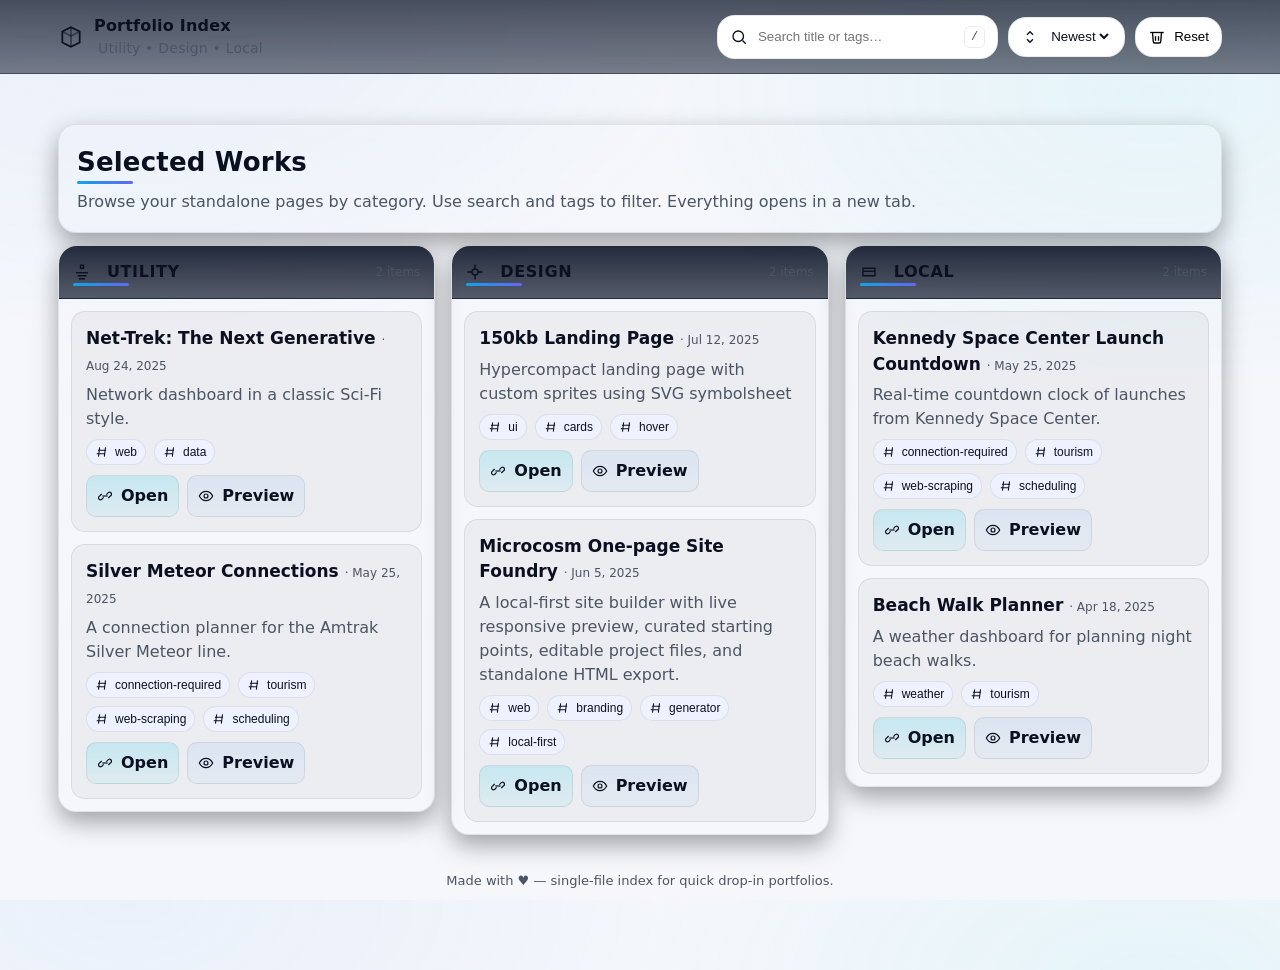
==== portfolio-index.html @ 9f1cfb33 "Import planetary portfolio navigation" ====
<!--
  Three-Column Portfolio Index
  -------------------------------------------------
  Single-file index.html to showcase standalone pages that live
  in the SAME FOLDER as this file. No external deps. Drop-in ready.

  HOW TO USE
  1) Put this file (index.html) in the folder alongside your pages.
  2) In the ITEMS array below, add entries for each page you want to show.
     - file: the filename of your page (relative, same folder)
     - category: one of "Utility", "Design", or "Local"
     - title/description/tags/date: as you like; tags help with search
  3) Optionally tweak THEME variables in :root for quick restyling.

  Notes
  - Responsive. On large screens it shows 3 columns; smaller screens collapse gracefully.
  - Built-in search, tag filtering, and sort (Newest, A→Z).
  - Dark-mode aware (prefers-color-scheme), with custom CSS variables.
  - All CSS & JS embedded.
-->
<!doctype html>
<html lang="en">
<head>
<meta charset="utf-8" />
<meta name="viewport" content="width=device-width, initial-scale=1" />
<title>Portfolio • Utility · Design · Local</title>
<meta name="description" content="Three-column portfolio index for standalone pages." />
<link rel="icon" href="data:image/svg+xml,%3Csvg xmlns='http://www.w3.org/2000/svg' viewBox='0 0 64 64'%3E%3Ccircle cx='32' cy='32' r='30' fill='%2300d1b2'/%3E%3Cpath d='M16 40h32v4H16zM16 20h22v4H16zM16 30h28v4H16z' fill='white'/%3E%3C/svg%3E" />
<style>
  :root {
    /* Tweak these to match your house style */
    --bg:        #0b1220;
    --surface:   #0f172a; /* slate-900-ish */
    --elev:      #111827; /* near-surface */
    --text:      #e5eef7; /* light text */
    --muted:     #a3b1c6; /* secondary text */
    --ring:      #7dd3fc; /* focus ring */
    --accent:    #22d3ee; /* cyan */
    --accent-2:  #60a5fa; /* blue */
    --chip:      #1f2937; /* tag chip */
    --card:      rgba(255,255,255,0.04);
    --border:    rgba(255,255,255,0.08);
    --shadow:    0 10px 25px rgba(0,0,0,0.35);
    --radius-lg: 18px;
    --radius-md: 14px;
    --radius-sm: 10px;
  }

  @media (prefers-color-scheme: light) {
    :root {
      --bg:       #f5f7fb;
      --surface:  #ffffff;
      --elev:     #f1f5f9;
      --text:     #0b1020;
      --muted:    #4b5563;
      --ring:     #2563eb;
      --accent:   #0ea5e9;
      --accent-2: #6366f1;
      --chip:     #eef2ff;
      --card:     rgba(0,0,0,0.04);
      --border:   rgba(0,0,0,0.08);
    }
  }

  * { box-sizing: border-box; }
  html, body { height: 100%; }
  body {
    margin: 0; background: radial-gradient(1200px 700px at 10% 0%, rgba(96,165,250,0.08), transparent 50%),
                         radial-gradient(1000px 600px at 90% 10%, rgba(34,211,238,0.08), transparent 50%),
                         var(--bg);
    color: var(--text);
    font: 16px/1.5 ui-sans-serif, system-ui, -apple-system, Segoe UI, Roboto, "Helvetica Neue", Arial, "Apple Color Emoji", "Segoe UI Emoji";
    -webkit-font-smoothing: antialiased; -moz-osx-font-smoothing: grayscale;
  }

  .wrap { max-width: 1200px; margin: 0 auto; padding: 28px 18px 80px; }

  header.appbar {
    position: sticky; top: 0; z-index: 10; backdrop-filter: blur(10px);
    background: linear-gradient(180deg, rgba(15,23,42,0.75), rgba(15,23,42,0.55));
    border-bottom: 1px solid var(--border);
  }
  header .inner { max-width: 1200px; margin: 0 auto; padding: 14px 18px; display: grid; grid-template-columns: 1fr auto; gap: 12px; align-items: center; }
  .brand { display: flex; align-items: center; gap: 10px; font-weight: 700; letter-spacing: 0.2px; }
  .brand svg { width: 26px; height: 26px; }
  .brand .sub { color: var(--muted); font-weight: 500; font-size: 14px; margin-left: 4px; }

  .controls { display: flex; flex-wrap: wrap; gap: 10px; align-items: center; }
  .control { display: inline-flex; align-items: center; gap: 8px; background: var(--surface); border: 1px solid var(--border); border-radius: var(--radius-lg); padding: 10px 12px; }
  .control input[type="search"] { background: transparent; border: 0; color: var(--text); outline: none; min-width: 200px; }
  .control select { background: transparent; border: 0; color: var(--text); outline: none; }
  .kbd { font-family: ui-monospace, SFMono-Regular, Menlo, Monaco, Consolas, "Liberation Mono", "Courier New", monospace; color: var(--muted); font-size: 12px; border: 1px solid var(--border); padding: 1px 6px; border-radius: 6px; }

  .hero { margin: 22px 0 12px; padding: 18px; background: linear-gradient(180deg, rgba(255,255,255,0.06), rgba(255,255,255,0.02)); border: 1px solid var(--border); border-radius: var(--radius-lg); box-shadow: var(--shadow); }
  .hero h1 { margin: 0 0 8px; font-size: 26px; letter-spacing: 0.2px; }
  .hero p { margin: 4px 0 0; color: var(--muted); }

  .columns { display: grid; gap: 16px; grid-template-columns: 1fr 1fr 1fr; align-items: start; }
  @media (max-width: 1100px) { .columns { grid-template-columns: 1fr 1fr; } }
  @media (max-width: 760px)  { .columns { grid-template-columns: 1fr; } }

  section.col { background: linear-gradient(180deg, rgba(255,255,255,0.03), rgba(255,255,255,0.01)); border: 1px solid var(--border); border-radius: var(--radius-lg); box-shadow: var(--shadow); min-height: 220px; }
  .col header { position: sticky; top: 64px; background: linear-gradient(180deg, rgba(15,23,42,0.9), rgba(15,23,42,0.7)); border-bottom: 1px solid var(--border); border-top-left-radius: var(--radius-lg); border-top-right-radius: var(--radius-lg); padding: 14px 14px; display: flex; align-items: center; justify-content: space-between; gap: 8px; }
  .col header h2 { margin: 0; font-size: 16px; letter-spacing: 0.6px; text-transform: uppercase; display: inline-flex; align-items: center; gap: 8px; }
  .col header .count { color: var(--muted); font-size: 12px; }

  .list { padding: 12px; display: grid; gap: 12px; }

  .card { background: var(--card); border: 1px solid var(--border); border-radius: var(--radius-md); padding: 14px; transition: transform 140ms ease, background-color 140ms ease, box-shadow 140ms ease; }
  .card:hover { transform: translateY(-2px); box-shadow: 0 10px 24px rgba(0,0,0,0.25); }
  .card h3 { margin: 0 0 6px; font-size: 17px; }
  .card p { margin: 6px 0 8px; color: var(--muted); }
  .meta { display: flex; align-items: center; gap: 8px; flex-wrap: wrap; }
  .chip { display: inline-flex; align-items: center; gap: 6px; border: 1px solid var(--border); background: var(--chip); padding: 5px 8px; border-radius: 999px; font-size: 12px; color: var(--text); cursor: pointer; }
  .chip svg { width: 14px; height: 14px; }

  .actions { display: flex; align-items: center; gap: 8px; margin-top: 10px; }
  .btn { display: inline-flex; align-items: center; gap: 8px; text-decoration: none; color: var(--text); background: linear-gradient(180deg, rgba(34,211,238,0.18), rgba(34,211,238,0.06)); border: 1px solid var(--border); padding: 8px 10px; border-radius: 10px; font-weight: 600; }
  .btn:hover { border-color: var(--accent); box-shadow: 0 0 0 3px rgba(34,211,238,0.15) inset; }
  .ghost { background: linear-gradient(180deg, rgba(96,165,250,0.10), rgba(96,165,250,0.05)); }

  .empty { color: var(--muted); text-align: center; padding: 16px; border: 1px dashed var(--border); border-radius: var(--radius-md); margin: 12px; }

  footer { margin-top: 36px; color: var(--muted); text-align: center; font-size: 13px; }

  /* Focus */
  :focus-visible { outline: none; box-shadow: 0 0 0 3px var(--ring); border-radius: 8px; }

  /* Subtle animated stripe accent on headers */
  .stripe { position: relative; }
  .stripe::after { content: ""; position: absolute; inset: auto auto -2px 0; height: 3px; width: 56px; background: linear-gradient(90deg, var(--accent), var(--accent-2)); border-radius: 4px; }
</style>
</head>
<body>
  <header class="appbar" role="banner">
    <div class="inner">
      <div class="brand" aria-label="Portfolio home">
        <svg aria-hidden="true" viewBox="0 0 24 24" fill="none" stroke="currentColor" stroke-width="1.6"><path d="M12 3l8 4v10l-8 4-8-4V7l8-4z"/><path d="M12 3v18" opacity=".5"/><path d="M4 7l8 4 8-4" opacity=".5"/></svg>
        <div>
          <div>Portfolio Index</div>
          <div class="sub">Utility • Design • Local</div>
        </div>
      </div>
      <div class="controls" role="search">
        <label class="control" title="Search (/)" aria-label="Search">
          <svg aria-hidden="true" width="18" height="18" viewBox="0 0 24 24" fill="none" stroke="currentColor" stroke-width="1.8"><circle cx="11" cy="11" r="7"/><path d="M21 21l-4.3-4.3"/></svg>
          <input id="q" type="search" placeholder="Search title or tags…" autocomplete="off" />
          <span class="kbd">/</span>
        </label>
        <label class="control" aria-label="Sort">
          <svg aria-hidden="true" width="18" height="18" viewBox="0 0 24 24" fill="none" stroke="currentColor" stroke-width="1.8"><path d="M8 9l4-4 4 4"/><path d="M16 15l-4 4-4-4"/></svg>
          <select id="sort">
            <option value="new">Newest</option>
            <option value="az">A → Z</option>
            <option value="za">Z → A</option>
          </select>
        </label>
        <button class="control" id="clear" title="Clear filters" aria-label="Clear filters">
          <svg aria-hidden="true" width="18" height="18" viewBox="0 0 24 24" fill="none" stroke="currentColor" stroke-width="1.8"><path d="M3 6h18"/><path d="M6 6l1 12a2 2 0 0 0 2 2h6a2 2 0 0 0 2-2l1-12"/><path d="M10 11v6"/><path d="M14 11v6"/></svg>
          Reset
        </button>
      </div>
    </div>
  </header>

  <main class="wrap" id="app" role="main">
    <div class="hero">
      <h1 class="stripe">Selected Works</h1>
      <p>Browse your standalone pages by category. Use search and tags to filter. Everything opens in a new tab.</p>
    </div>

    <div class="columns" id="columns" aria-live="polite" aria-busy="false">
      <!-- Columns are rendered here by JS -->
    </div>

    <div id="empty" class="empty" hidden>No matches. Try clearing filters or searching different terms.</div>

    <footer>Made with ♥ — single-file index for quick drop-in portfolios.</footer>
  </main>

<script>
  // ---- Data -------------------------------------------------------------
  // Replace these with your real pages (same folder as index.html)
  const ITEMS = [
    // Utility
    {
      title: "Silver Meteor Connections",
      file: "Silver.html",
      category: "Utility",
      description: "A connection planner for the Amtrak Silver Meteor line.",
      tags: ["connection-required","tourism","web-scraping","scheduling"],
      date: "2025-05-25"
    },
    {
      title: "Net-Trek: The Next Generative",
      file: "Webtrek.html",
      category: "Utility",
      description: "Network dashboard in a classic Sci-Fi style.",
      tags: ["web","data"],
      date: "2025-08-24"
    },


    // Microframes
    {
      title: "150kb Landing Page",
      file: "SingingWithSprouts.html",
      category: "Design",
      description: "Hypercompact landing page with custom sprites using SVG symbolsheet",
      tags: ["ui","cards","hover"],
      date: "2025-07-12"
    },
    {
      title: "Microcosm One-page Site Foundry",
      file: "SiteGenerator.html",
      category: "Design",
      description: "A local-first site builder with live responsive preview, curated starting points, editable project files, and standalone HTML export.",
      tags: ["web","branding","generator","local-first"],
      date: "2025-06-05"
    },

    // Local
    {
      title: "Kennedy Space Center Launch Countdown",
      file: "TMinusKSC.html",
      category: "Local",
      description: "Real-time countdown clock of launches from Kennedy Space Center.",
      tags: ["connection-required","tourism","web-scraping","scheduling"],
      date: "2025-05-25"
    },
    {
      title: "Beach Walk Planner",
      file: "TideClock.html",
      category: "Local",
      description: "A weather dashboard for planning night beach walks.",
      tags: ["weather","tourism"],
      date: "2025-04-18"
    }
  ];

  const CATEGORIES = ["Utility", "Design", "Local"];

  // ---- State ------------------------------------------------------------
  const state = {
    q: "",
    tags: new Set(),
    sort: "new"
  };

  // ---- Helpers ----------------------------------------------------------
  const $ = (sel, el=document) => el.querySelector(sel);
  const $$ = (sel, el=document) => Array.from(el.querySelectorAll(sel));

  function formatDate(iso) {
    if (!iso) return "";
    const d = new Date(iso + 'T00:00:00');
    return d.toLocaleDateString([], { year: 'numeric', month: 'short', day: 'numeric' });
  }

  function matchesQuery(item, q) {
    if (!q) return true;
    const hay = (item.title + " " + (item.description||"") + " " + (item.tags||[]).join(" ")).toLowerCase();
    return hay.includes(q.toLowerCase());
  }

  function matchesTags(item, tags) {
    if (!tags || tags.size === 0) return true;
    const its = new Set((item.tags||[]).map(t => t.toLowerCase()));
    for (const t of tags) if (!its.has(t.toLowerCase())) return false;
    return true;
  }

  function sortItems(items, how) {
    const arr = items.slice();
    if (how === 'new') arr.sort((a,b) => (b.date||'').localeCompare(a.date||''));
    if (how === 'az')  arr.sort((a,b) => a.title.localeCompare(b.title));
    if (how === 'za')  arr.sort((a,b) => b.title.localeCompare(a.title));
    return arr;
  }

  // Build a global tag list for quick filtering
  function allTags(items) {
    const s = new Set();
    items.forEach(i => (i.tags||[]).forEach(t => s.add(t)));
    return Array.from(s).sort((a,b) => a.localeCompare(b));
  }

  // ---- Render -----------------------------------------------------------
  function render() {
    const root = $('#columns');
    root.setAttribute('aria-busy', 'true');

    const filtered = ITEMS.filter(i => matchesQuery(i, state.q) && matchesTags(i, state.tags));
    const byCat = Object.fromEntries(CATEGORIES.map(c => [c, []]));
    sortItems(filtered, state.sort).forEach(i => byCat[i.category]?.push(i));

    root.innerHTML = '';
    let total = 0;
    for (const cat of CATEGORIES) {
      const list = byCat[cat] || [];
      total += list.length;
      const section = document.createElement('section');
      section.className = 'col';

      const head = document.createElement('header');
      const h2 = document.createElement('h2');
      h2.className = 'stripe';
      h2.innerHTML = `${iconFor(cat)}${cat}`;
      const count = document.createElement('div');
      count.className = 'count';
      count.textContent = list.length + ' item' + (list.length===1?'':'s');
      head.append(h2, count);

      const ul = document.createElement('div');
      ul.className = 'list';

      if (list.length === 0) {
        const empty = document.createElement('div');
        empty.className = 'empty';
        empty.textContent = 'No entries yet. Add some in the ITEMS array.';
        ul.appendChild(empty);
      } else {
        for (const it of list) ul.appendChild(renderCard(it));
      }

      section.append(head, ul);
      root.appendChild(section);
    }

    $('#empty').hidden = total !== 0;
    root.setAttribute('aria-busy', 'false');
    renderTagBar();
  }

  function renderCard(it) {
    const card = document.createElement('article');
    card.className = 'card';
    card.setAttribute('tabindex', '0');

    const h3 = document.createElement('h3');
    h3.innerHTML = `${escapeHtml(it.title)} ${it.date?`<span style="font-weight:500;color:var(--muted);font-size:12px">· ${formatDate(it.date)}</span>`:''}`;

    const p = document.createElement('p');
    p.textContent = it.description || '';

    const meta = document.createElement('div');
    meta.className = 'meta';
    (it.tags||[]).forEach(t => meta.appendChild(tagChip(t)));

    const actions = document.createElement('div');
    actions.className = 'actions';

    const open = document.createElement('a');
    open.className = 'btn';
    open.href = it.file; open.target = '_blank' ; open.rel = 'noopener';
    open.innerHTML = `${linkIcon()}Open`;

    const peek = document.createElement('a');
    peek.className = 'btn ghost';
    peek.href = it.file + '#peek'; peek.target = '_blank'; peek.rel = 'noopener';
    peek.innerHTML = `${eyeIcon()}Preview`;

    actions.append(open, peek);

    card.append(h3, p, meta, actions);
    return card;
  }

  function tagChip(t) {
    const chip = document.createElement('button');
    chip.className = 'chip'; chip.type = 'button'; chip.dataset.tag = t;
    chip.innerHTML = `${hashIcon()}${escapeHtml(t)}`;
    chip.addEventListener('click', () => {
      if (state.tags.has(t)) state.tags.delete(t); else state.tags.add(t);
      render();
    });
    if (state.tags.has(t)) chip.style.outline = `2px solid var(--accent)`;
    return chip;
  }

  function renderTagBar() {
    const tagBar = $('#tagbar');
    if (!tagBar) return;
    tagBar.innerHTML = '';
    for (const t of allTags(ITEMS)) tagBar.appendChild(tagChip(t));
  }

  function escapeHtml(s='') { return s.replace(/[&<>"']/g, c => ({'&':'&amp;','<':'&lt;','>':'&gt;','"':'&quot;','\'':'&#39;'}[c])); }

  // ---- Icons ------------------------------------------------------------
  function iconFor(cat) {
    const common = 'width="18" height="18" style="margin-right:8px" aria-hidden="true"';
    if (cat === 'Utility') return `<svg ${common} viewBox="0 0 24 24" fill="none" stroke="currentColor" stroke-width="1.8"><path d="M10 3h4v4h-4z"/><path d="M4 13h16"/><path d="M6 17h12M8 21h8"/></svg>`;
    if (cat === 'Design')  return `<svg ${common} viewBox="0 0 24 24" fill="none" stroke="currentColor" stroke-width="1.8"><path d="M12 2v6M12 16v6M2 12h6M16 12h6"/><circle cx="12" cy="12" r="4"/></svg>`;
    return `<svg ${common} viewBox="0 0 24 24" fill="none" stroke="currentColor" stroke-width="1.8"><path d="M4 7h16v10H4z"/><path d="M4 11h16"/></svg>`;
  }
  function linkIcon(){ return '<svg aria-hidden="true" width="16" height="16" viewBox="0 0 24 24" fill="none" stroke="currentColor" stroke-width="1.8"><path d="M10 14l-2 2a3 3 0 1 1-4-4l3-3"/><path d="M14 10l2-2a3 3 0 1 1 4 4l-3 3"/><path d="M8 12h8"/></svg> '; }
  function eyeIcon(){ return '<svg aria-hidden="true" width="16" height="16" viewBox="0 0 24 24" fill="none" stroke="currentColor" stroke-width="1.8"><path d="M2 12s3.5-7 10-7 10 7 10 7-3.5 7-10 7S2 12 2 12z"/><circle cx="12" cy="12" r="3"/></svg> '; }
  function hashIcon(){ return '<svg aria-hidden="true" width="14" height="14" viewBox="0 0 24 24" fill="none" stroke="currentColor" stroke-width="1.8"><path d="M5 9h14M3 15h14"/><path d="M8 4L6 20M18 4l-2 16"/></svg> '; }

  // ---- Wire up controls -------------------------------------------------
  const inputQ = $('#q');
  const selSort = $('#sort');
  const btnClear = $('#clear');

  inputQ.addEventListener('input', e => { state.q = e.target.value.trim(); render(); });
  selSort.addEventListener('change', e => { state.sort = e.target.value; render(); });
  btnClear.addEventListener('click', () => { state.q = ''; state.tags.clear(); inputQ.value=''; selSort.value='new'; render(); });

  // Keyboard: focus search with '/'
  window.addEventListener('keydown', (e) => {
    if (e.key === '/' && document.activeElement !== inputQ) {
      e.preventDefault(); inputQ.focus();
    }
  });

  // Optional tag bar area under hero (uncomment to show a global tag list)
  // const tagbarEl = document.createElement('div');
  // tagbarEl.id = 'tagbar';
  // tagbarEl.className = 'meta';
  // document.querySelector('.hero').appendChild(tagbarEl);

  // Initial render
  render();
</script>
</body>
</html>
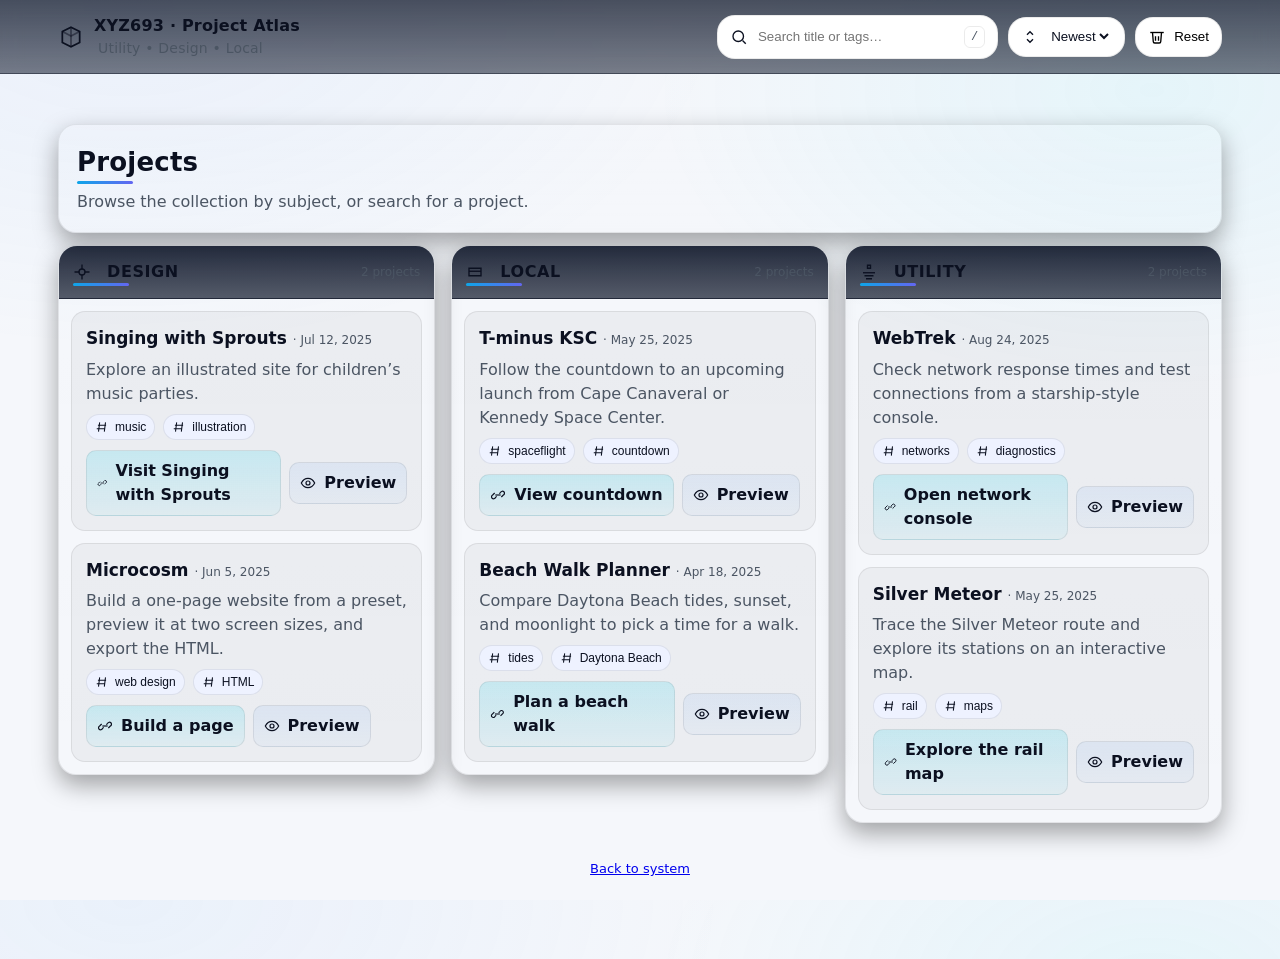
==== commit bd240dbe: "Give Project Atlas six mission marks and a mobile project sheet" ====
--- a/portfolio-index.html
+++ b/portfolio-index.html
@@ -1,29 +1,10 @@
-<!--
-  Three-Column Portfolio Index
-  -------------------------------------------------
-  Single-file index.html to showcase standalone pages that live
-  in the SAME FOLDER as this file. No external deps. Drop-in ready.
-
-  HOW TO USE
-  1) Put this file (index.html) in the folder alongside your pages.
-  2) In the ITEMS array below, add entries for each page you want to show.
-     - file: the filename of your page (relative, same folder)
-     - category: one of "Utility", "Design", or "Local"
-     - title/description/tags/date: as you like; tags help with search
-  3) Optionally tweak THEME variables in :root for quick restyling.
-
-  Notes
-  - Responsive. On large screens it shows 3 columns; smaller screens collapse gracefully.
-  - Built-in search, tag filtering, and sort (Newest, A→Z).
-  - Dark-mode aware (prefers-color-scheme), with custom CSS variables.
-  - All CSS & JS embedded.
--->
+
 <!doctype html>
 <html lang="en">
 <head>
 <meta charset="utf-8" />
 <meta name="viewport" content="width=device-width, initial-scale=1" />
-<title>Portfolio • Utility · Design · Local</title>
+<title>Projects · XYZ693</title>
 <meta name="description" content="Three-column portfolio index for standalone pages." />
 <link rel="icon" href="data:image/svg+xml,%3Csvg xmlns='http://www.w3.org/2000/svg' viewBox='0 0 64 64'%3E%3Ccircle cx='32' cy='32' r='30' fill='%2300d1b2'/%3E%3Cpath d='M16 40h32v4H16zM16 20h22v4H16zM16 30h28v4H16z' fill='white'/%3E%3C/svg%3E" />
 <style>
@@ -137,7 +118,7 @@
       <div class="brand" aria-label="Portfolio home">
         <svg aria-hidden="true" viewBox="0 0 24 24" fill="none" stroke="currentColor" stroke-width="1.6"><path d="M12 3l8 4v10l-8 4-8-4V7l8-4z"/><path d="M12 3v18" opacity=".5"/><path d="M4 7l8 4 8-4" opacity=".5"/></svg>
         <div>
-          <div>Portfolio Index</div>
+          <div>XYZ693 · Project Atlas</div>
           <div class="sub">Utility • Design • Local</div>
         </div>
       </div>
@@ -165,8 +146,8 @@
 
   <main class="wrap" id="app" role="main">
     <div class="hero">
-      <h1 class="stripe">Selected Works</h1>
-      <p>Browse your standalone pages by category. Use search and tags to filter. Everything opens in a new tab.</p>
+      <h1 class="stripe">Projects</h1>
+      <p>Browse the collection by subject, or search for a project.</p>
     </div>
 
     <div class="columns" id="columns" aria-live="polite" aria-busy="false">
@@ -175,70 +156,14 @@
 
     <div id="empty" class="empty" hidden>No matches. Try clearing filters or searching different terms.</div>
 
-    <footer>Made with ♥ — single-file index for quick drop-in portfolios.</footer>
+    <footer><a href="index.html">Back to system</a></footer>
   </main>
 
+<script src="atlas-catalog.js"></script>
 <script>
   // ---- Data -------------------------------------------------------------
-  // Replace these with your real pages (same folder as index.html)
-  const ITEMS = [
-    // Utility
-    {
-      title: "Silver Meteor Connections",
-      file: "Silver.html",
-      category: "Utility",
-      description: "A connection planner for the Amtrak Silver Meteor line.",
-      tags: ["connection-required","tourism","web-scraping","scheduling"],
-      date: "2025-05-25"
-    },
-    {
-      title: "Net-Trek: The Next Generative",
-      file: "Webtrek.html",
-      category: "Utility",
-      description: "Network dashboard in a classic Sci-Fi style.",
-      tags: ["web","data"],
-      date: "2025-08-24"
-    },
-
-
-    // Microframes
-    {
-      title: "150kb Landing Page",
-      file: "SingingWithSprouts.html",
-      category: "Design",
-      description: "Hypercompact landing page with custom sprites using SVG symbolsheet",
-      tags: ["ui","cards","hover"],
-      date: "2025-07-12"
-    },
-    {
-      title: "Microcosm One-page Site Foundry",
-      file: "SiteGenerator.html",
-      category: "Design",
-      description: "A local-first site builder with live responsive preview, curated starting points, editable project files, and standalone HTML export.",
-      tags: ["web","branding","generator","local-first"],
-      date: "2025-06-05"
-    },
-
-    // Local
-    {
-      title: "Kennedy Space Center Launch Countdown",
-      file: "TMinusKSC.html",
-      category: "Local",
-      description: "Real-time countdown clock of launches from Kennedy Space Center.",
-      tags: ["connection-required","tourism","web-scraping","scheduling"],
-      date: "2025-05-25"
-    },
-    {
-      title: "Beach Walk Planner",
-      file: "TideClock.html",
-      category: "Local",
-      description: "A weather dashboard for planning night beach walks.",
-      tags: ["weather","tourism"],
-      date: "2025-04-18"
-    }
-  ];
-
-  const CATEGORIES = ["Utility", "Design", "Local"];
+  const ITEMS = atlasCatalog;
+  const CATEGORIES = [...new Set(ITEMS.map(body => body.category))];
 
   // ---- State ------------------------------------------------------------
   const state = {
@@ -308,7 +233,7 @@
       h2.innerHTML = `${iconFor(cat)}${cat}`;
       const count = document.createElement('div');
       count.className = 'count';
-      count.textContent = list.length + ' item' + (list.length===1?'':'s');
+      count.textContent = list.length + ' project' + (list.length===1?'':'s');
       head.append(h2, count);
 
       const ul = document.createElement('div');
@@ -317,7 +242,7 @@
       if (list.length === 0) {
         const empty = document.createElement('div');
         empty.className = 'empty';
-        empty.textContent = 'No entries yet. Add some in the ITEMS array.';
+        empty.textContent = 'No projects match these filters.';
         ul.appendChild(empty);
       } else {
         for (const it of list) ul.appendChild(renderCard(it));
@@ -353,11 +278,11 @@
     const open = document.createElement('a');
     open.className = 'btn';
     open.href = it.file; open.target = '_blank' ; open.rel = 'noopener';
-    open.innerHTML = `${linkIcon()}Open`;
+    open.innerHTML = `${linkIcon()}${escapeHtml(it.action)}`;
 
     const peek = document.createElement('a');
     peek.className = 'btn ghost';
-    peek.href = it.file + '#peek'; peek.target = '_blank'; peek.rel = 'noopener';
+    peek.href = 'index.html#project/' + encodeURIComponent(it.id); peek.target = '_blank'; peek.rel = 'noopener';
     peek.innerHTML = `${eyeIcon()}Preview`;
 
     actions.append(open, peek);
